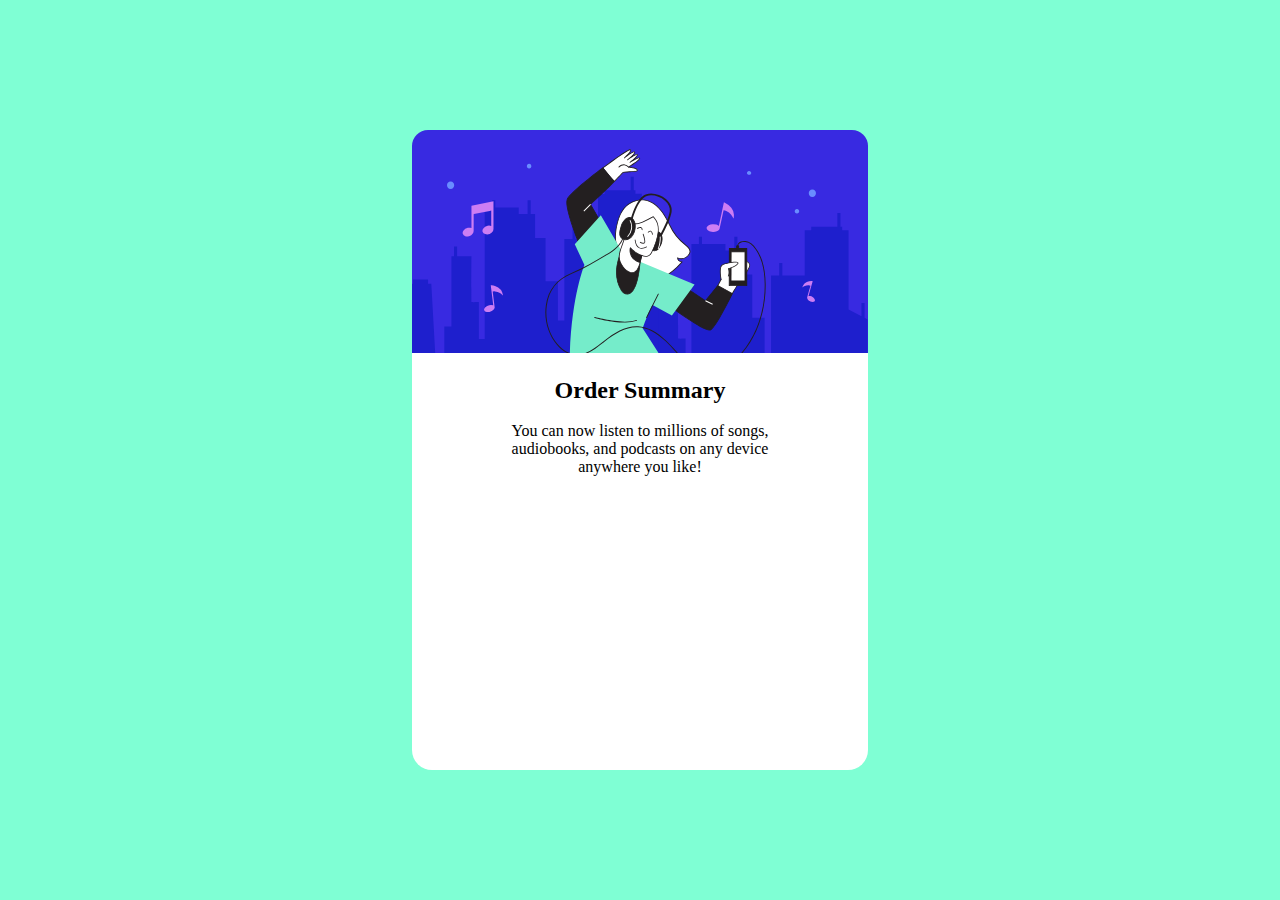
==== index.html @ 3607a90d "first commit" ====
<!DOCTYPE html>
<html lang="en">
  <head>
    <meta charset="UTF-8" />
    <meta http-equiv="X-UA-Compatible" content="IE=edge" />
    <meta name="viewport" content="width=device-width, initial-scale=1.0" />
    <title>Order Summary</title>
    <link rel="stylesheet" href="css/style.css" />
  </head>
  <body>
    <!-- Main Container  -->
    <div class="container">
      <div class="order-summary-card">
        <img src="images/illustration-hero.svg" alt="" />

        <section>
          <h2>Order Summary</h2>
          <!-- creating a line break between the texts  -->
          <br />
          <p>
            You can now listen to millions of songs, <br />
            audiobooks, and podcasts on any device <br />
            anywhere you like!
          </p>

       <!-- <section>
        <img  id="music" src="images/icon-music.svg" alt="">  <p>Annual Plan</p>
       </section> -->
        </section>

      </div>
    </div>
  </body>
</html>
---- css/style.css ----
*{
    margin:0;
    padding:0;
    font-family: Bitter;
}

body{
    padding: 3.125rem;
    background-color: aquamarine;
    font-family: Bitter;
}

.container {
    padding: 3.125rem;
}

.order-summary-card{

    background-repeat: no-repeat;
    width: 28.5rem;
    height: 40rem;
    /* to center the card do this below  */
    position: absolute;
    top: 50%;
    left: 50%;
    transform: translate(-50%, -50%);
    text-align:center;

    background-color: white;
    border-radius: 1.25rem;
    backdrop-filter: blur (.25rem);
}
.order-summary-card img {
    width: 28.5rem;
    border-top-left-radius: 1rem;
    border-top-right-radius: 1rem;
    margin-bottom: 1.25rem;
}
#music{
    width: 50px;
}
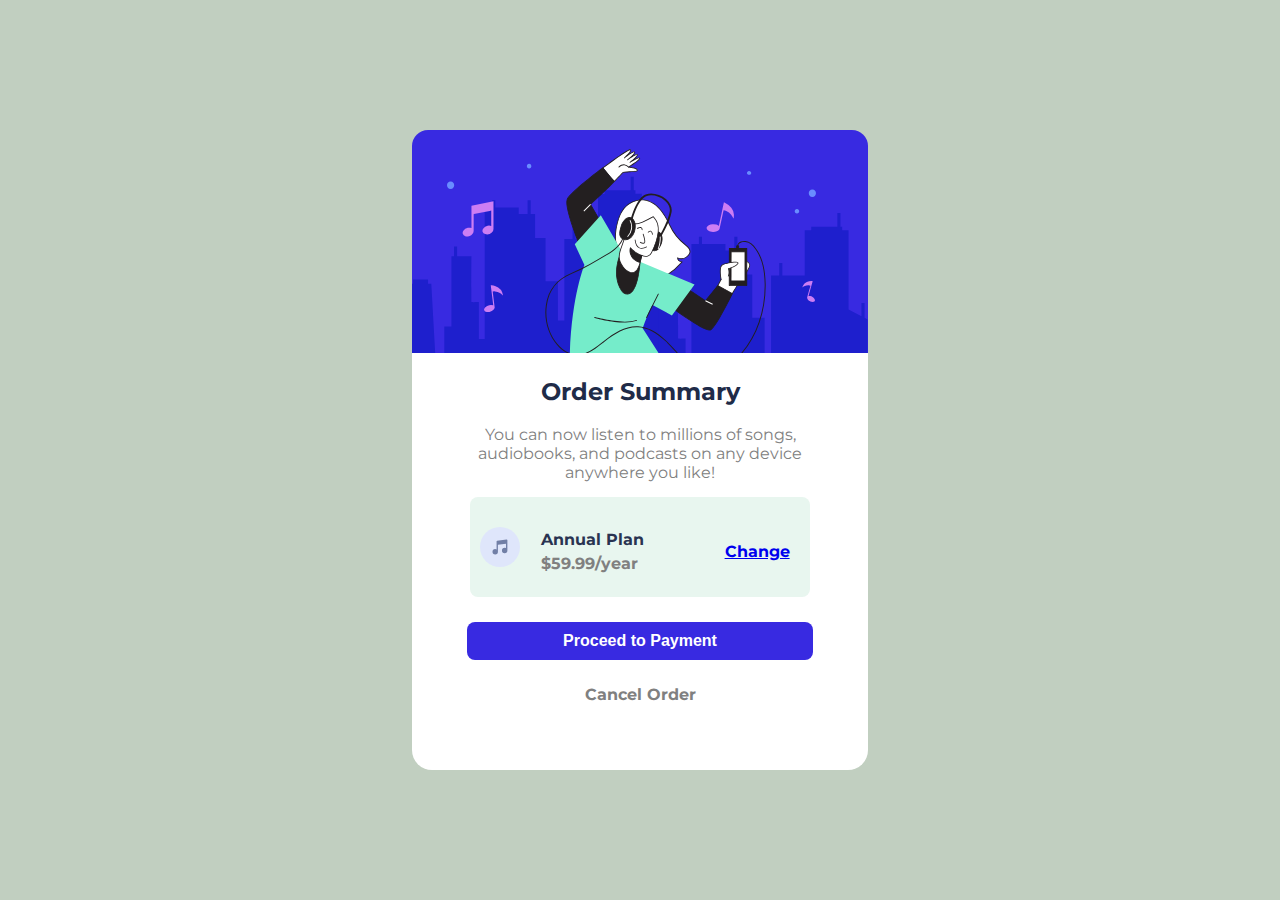
==== commit 69ea6be9: "all cards added + order summary card totally completed" ====
--- a/index.html
+++ b/index.html
@@ -6,6 +6,12 @@
     <meta name="viewport" content="width=device-width, initial-scale=1.0" />
     <title>Order Summary</title>
     <link rel="stylesheet" href="css/style.css" />
+    <!-- for the font; got it from google fonts  -->
+    <link rel="preconnect" href="https://fonts.googleapis.com" />
+    <link rel="preconnect" href="https://fonts.gstatic.com" crossorigin />
+    <link
+    href="https://fonts.googleapis.com/css2?family=Montserrat&family=Roboto&display=swap"
+    rel="stylesheet">
   </head>
   <body>
     <!-- Main Container  -->
@@ -23,12 +29,28 @@
             anywhere you like!
           </p>
 
-       <!-- <section>
-        <img  id="music" src="images/icon-music.svg" alt="">  <p>Annual Plan</p>
-       </section> -->
+          <section id="annual-plan-card">
+            <img id="music" src="images/icon-music.svg" alt="" />
+            <div class="year-plan">
+              <p id="plan">Annual Plan</p>
+              <p id="price">$59.99/year</p>
+            </div>
+
+            <a href="#">Change</a>
+          </section>
+
+          <div class="order-section">
+            <button>Proceed to Payment</button>
+            <br />
+            <a href="#">Cancel Order</a>
+          </div>
         </section>
-
       </div>
     </div>
   </body>
 </html>
+
+<!-- Useful links :  -->
+<!-- https://developer.mozilla.org/en-US/docs/Web/CSS/grid -->
+<!-- https://fonts.google.com/specimen/Montserrat -->
+<!-- https://colorhunt.co/ -->--- a/css/style.css
+++ b/css/style.css
@@ -1,21 +1,20 @@
 *{
+    /* creates 0 margin and zero padding on the web browser you are using  */
     margin:0;
     padding:0;
-    font-family: Bitter;
 }
 
 body{
     padding: 3.125rem;
-    background-color: aquamarine;
-    font-family: Bitter;
+    background-color: #C1CFC0;
 }
 
 .container {
     padding: 3.125rem;
+    font-family: 'Montserrat', sans-serif;
 }
 
 .order-summary-card{
-
     background-repeat: no-repeat;
     width: 28.5rem;
     height: 40rem;
@@ -25,10 +24,10 @@
     left: 50%;
     transform: translate(-50%, -50%);
     text-align:center;
-
     background-color: white;
     border-radius: 1.25rem;
-    backdrop-filter: blur (.25rem);
+    backdrop-filter: blur(20px);
+   
 }
 .order-summary-card img {
     width: 28.5rem;
@@ -36,6 +35,75 @@
     border-top-right-radius: 1rem;
     margin-bottom: 1.25rem;
 }
+h2{
+    color: #202b48;
+    font-weight: bold;
+}
+section p {
+    color: gray;
+}
+
+
+#annual-plan-card{
+    background-color:#E8F6EF;
+    width: 70%;
+    padding: .625rem;
+    border-radius: 0.5rem;
+    margin: auto;
+    margin-top: 15px;
+    display: grid;
+    grid-template-columns: 1fr 3fr 1fr;
+ }
+
+    
+.year-plan{
+    margin-top: 18px;
+    text-align: left;
+}
+.year-plan p{
+    display: flex;
+    margin: 5px 0px;
+}
+#price{
+    color: gray ;
+    font-weight: bold;
+}
+#plan{
+    color: #293351 ;
+    font-weight: bold;
+}
+
+#annual-plan-card > a {
+    margin-top: 35px;
+    margin-right: 10px;
+    font-weight: bold;
+}
 #music{
-    width: 50px;
+    width: 2.5rem;
+    display: inline;
+    margin-top: 1.25rem;
 }
+
+.order-section{
+    margin: auto;
+    padding: 1.5625rem;
+}
+button{
+    margin-bottom: 1.5625rem;
+    padding: .625rem;
+    border-radius: 0.5rem;
+    border: none;
+    background-color: #382ae1;
+    color: white;
+    font-weight: bold;
+    font-size: medium;
+    width: 85%;
+}
+.order-section a{
+    text-decoration: none;
+    color: gray;
+    font-weight: bold;
+}
+
+/* ideally all sizes should be in rem not px.
+ but if you choose one just stick with it (i didnt cos i was in a hurry */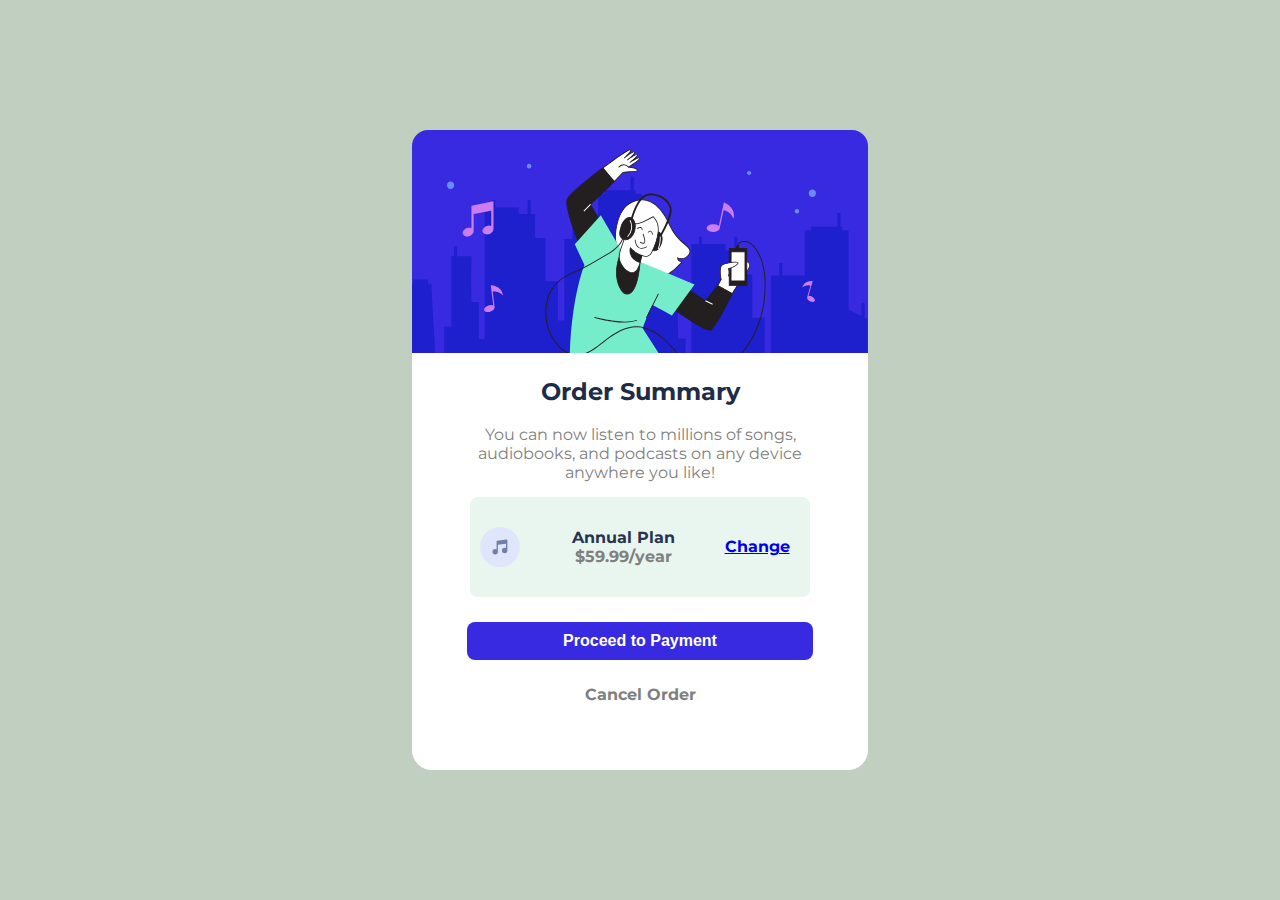
==== commit e70efd9e: "main element added" ====
--- a/index.html
+++ b/index.html
@@ -15,38 +15,41 @@
   </head>
   <body>
     <!-- Main Container  -->
-    <div class="container">
-      <div class="order-summary-card">
-        <img src="images/illustration-hero.svg" alt="" />
-
-        <section>
-          <h2>Order Summary</h2>
-          <!-- creating a line break between the texts  -->
-          <br />
-          <p>
-            You can now listen to millions of songs, <br />
-            audiobooks, and podcasts on any device <br />
-            anywhere you like!
-          </p>
-
-          <section id="annual-plan-card">
-            <img id="music" src="images/icon-music.svg" alt="" />
-            <div class="year-plan">
-              <p id="plan">Annual Plan</p>
-              <p id="price">$59.99/year</p>
+    <main  class="container">
+    
+        <div class="order-summary-card">
+          <img src="images/illustration-hero.svg" alt="" />
+  
+          <section>
+            <h2>Order Summary</h2>
+            <!-- creating a line break between the texts  -->
+            <br />
+            <p>
+              You can now listen to millions of songs, <br />
+              audiobooks, and podcasts on any device <br />
+              anywhere you like!
+            </p>
+  
+            <section id="annual-plan-card">
+              <img id="music" src="images/icon-music.svg" alt="" />
+              <div class="year-plan">
+                <p id="plan">Annual Plan</p>
+                <p id="price">$59.99/year</p>
+              </div>
+  
+              <a href="#">Change</a>
+            </section>
+  
+            <div class="order-section">
+              <button>Proceed to Payment</button>
+              <br />
+              <a href="#">Cancel Order</a>
             </div>
-
-            <a href="#">Change</a>
           </section>
-
-          <div class="order-section">
-            <button>Proceed to Payment</button>
-            <br />
-            <a href="#">Cancel Order</a>
-          </div>
-        </section>
-      </div>
-    </div>
+        </div>
+  
+    </main>
+   
   </body>
 </html>
 
--- a/css/style.css
+++ b/css/style.css
@@ -43,7 +43,8 @@
     color: gray;
 }
 
-
+/* USING GRID  */
+/* 
 #annual-plan-card{
     background-color:#E8F6EF;
     width: 70%;
@@ -54,9 +55,8 @@
     display: grid;
     grid-template-columns: 1fr 3fr 1fr;
  }
-
     
-.year-plan{
+ .year-plan{
     margin-top: 18px;
     text-align: left;
 }
@@ -77,10 +77,48 @@
     margin-top: 35px;
     margin-right: 10px;
     font-weight: bold;
+} */
+
+/* GRID METHOD ENDS HERE  */
+
+/* ***************************************************************************** */
+
+/* USING FLEX  */
+
+
+  #annual-plan-card{
+    background-color:#E8F6EF;
+    width: 70%;
+    padding: .625rem;
+    border-radius: 0.5rem;
+    margin: auto;
+    margin-top: 15px;
+    display: flex;
+    justify-content: space-between;
+    align-items: center;
+ 
+ }
+ .year-plan {
+     margin-left: 2px;
+ }
+
+#price{
+    color: gray ;
+    font-weight: bold;
 }
+#plan{
+    color: #293351 ;
+    font-weight: bold;
+}
+
+#annual-plan-card > a {
+    margin-right: 10px;
+    font-weight: bold;
+} 
+
+/* FLEX METHOD ENDS HERE  */
 #music{
     width: 2.5rem;
-    display: inline;
     margin-top: 1.25rem;
 }
 
@@ -98,6 +136,8 @@
     font-weight: bold;
     font-size: medium;
     width: 85%;
+    cursor: pointer;
+
 }
 .order-section a{
     text-decoration: none;
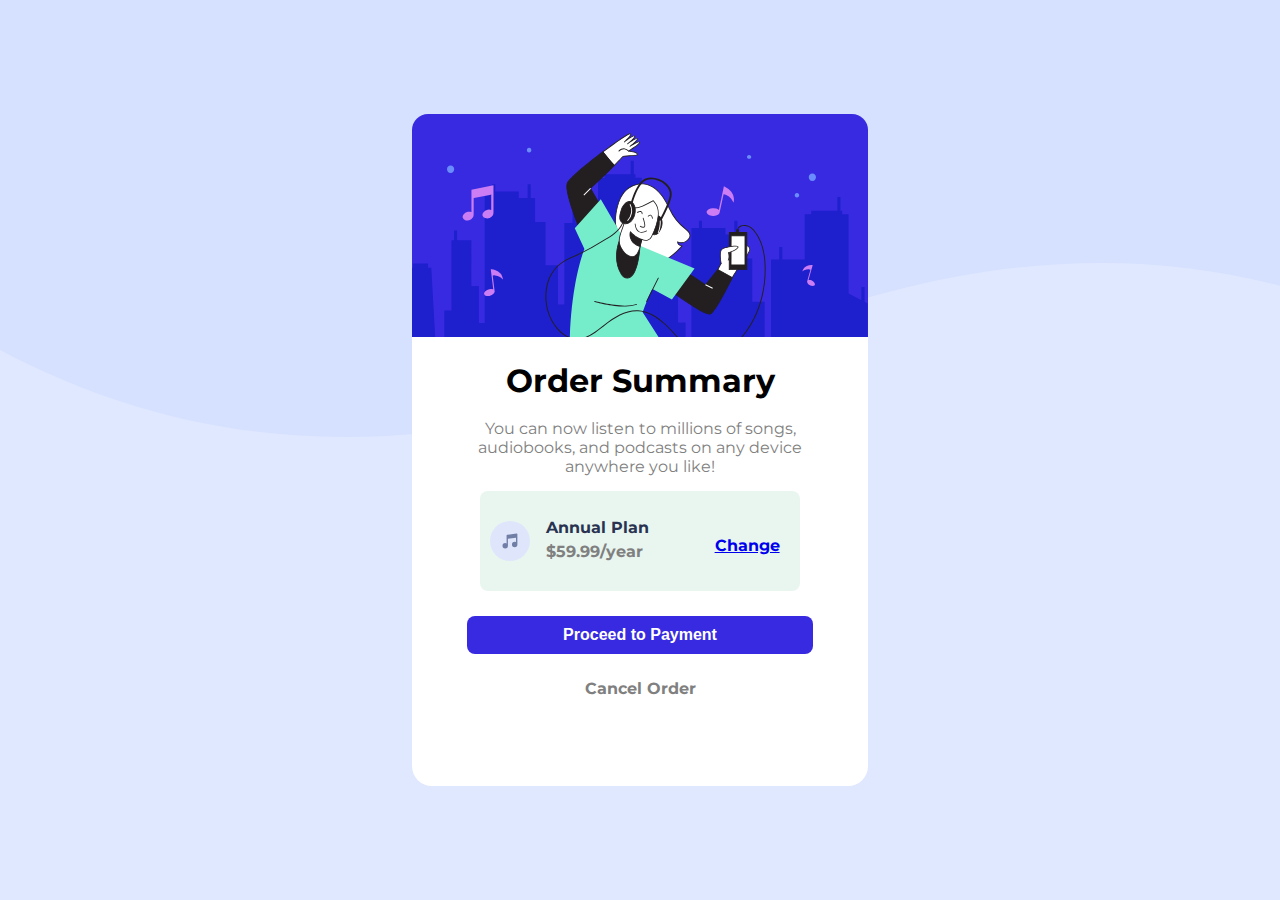
==== commit 6dee9324: "height of card increased" ====
--- a/index.html
+++ b/index.html
@@ -21,7 +21,7 @@
           <img src="images/illustration-hero.svg" alt="" />
   
           <section>
-            <h2>Order Summary</h2>
+            <h1>Order Summary</h1>
             <!-- creating a line break between the texts  -->
             <br />
             <p>
--- a/css/style.css
+++ b/css/style.css
@@ -2,11 +2,15 @@
     /* creates 0 margin and zero padding on the web browser you are using  */
     margin:0;
     padding:0;
+    box-sizing: border-box;
 }
 
 body{
-    padding: 3.125rem;
-    background-color: #C1CFC0;
+    padding-right: 50px;
+    background-image: url("../images/pattern-background-desktop.svg");
+    background-repeat: no-repeat;
+    background-color: #e0e8ff;
+    height: 100vh;
 }
 
 .container {
@@ -17,7 +21,7 @@
 .order-summary-card{
     background-repeat: no-repeat;
     width: 28.5rem;
-    height: 40rem;
+    height: 42rem;
     /* to center the card do this below  */
     position: absolute;
     top: 50%;
@@ -26,7 +30,6 @@
     text-align:center;
     background-color: white;
     border-radius: 1.25rem;
-    backdrop-filter: blur(20px);
    
 }
 .order-summary-card img {
@@ -44,25 +47,25 @@
 }
 
 /* USING GRID  */
-/* 
+
 #annual-plan-card{
     background-color:#E8F6EF;
     width: 70%;
     padding: .625rem;
     border-radius: 0.5rem;
     margin: auto;
-    margin-top: 15px;
+    margin-top: .9375rem;
     display: grid;
     grid-template-columns: 1fr 3fr 1fr;
  }
     
  .year-plan{
-    margin-top: 18px;
+    margin-top: .75rem;
     text-align: left;
 }
 .year-plan p{
     display: flex;
-    margin: 5px 0px;
+    margin: .3125rem 0rem;
 }
 #price{
     color: gray ;
@@ -74,32 +77,31 @@
 }
 
 #annual-plan-card > a {
-    margin-top: 35px;
-    margin-right: 10px;
+    margin-top: 2.1875rem;
+    margin-right: .625rem;
     font-weight: bold;
-} */
+}
 
 /* GRID METHOD ENDS HERE  */
 
 /* ***************************************************************************** */
 
 /* USING FLEX  */
-
-
-  #annual-plan-card{
+/* 
+ #annual-plan-card{
     background-color:#E8F6EF;
     width: 70%;
     padding: .625rem;
     border-radius: 0.5rem;
     margin: auto;
-    margin-top: 15px;
+    margin-top: .9375rem;
     display: flex;
     justify-content: space-between;
     align-items: center;
  
  }
  .year-plan {
-     margin-left: 2px;
+     margin-left: .125rem;
  }
 
 #price{
@@ -112,9 +114,9 @@
 }
 
 #annual-plan-card > a {
-    margin-right: 10px;
+    margin-right: .625rem;
     font-weight: bold;
-} 
+}  */
 
 /* FLEX METHOD ENDS HERE  */
 #music{
